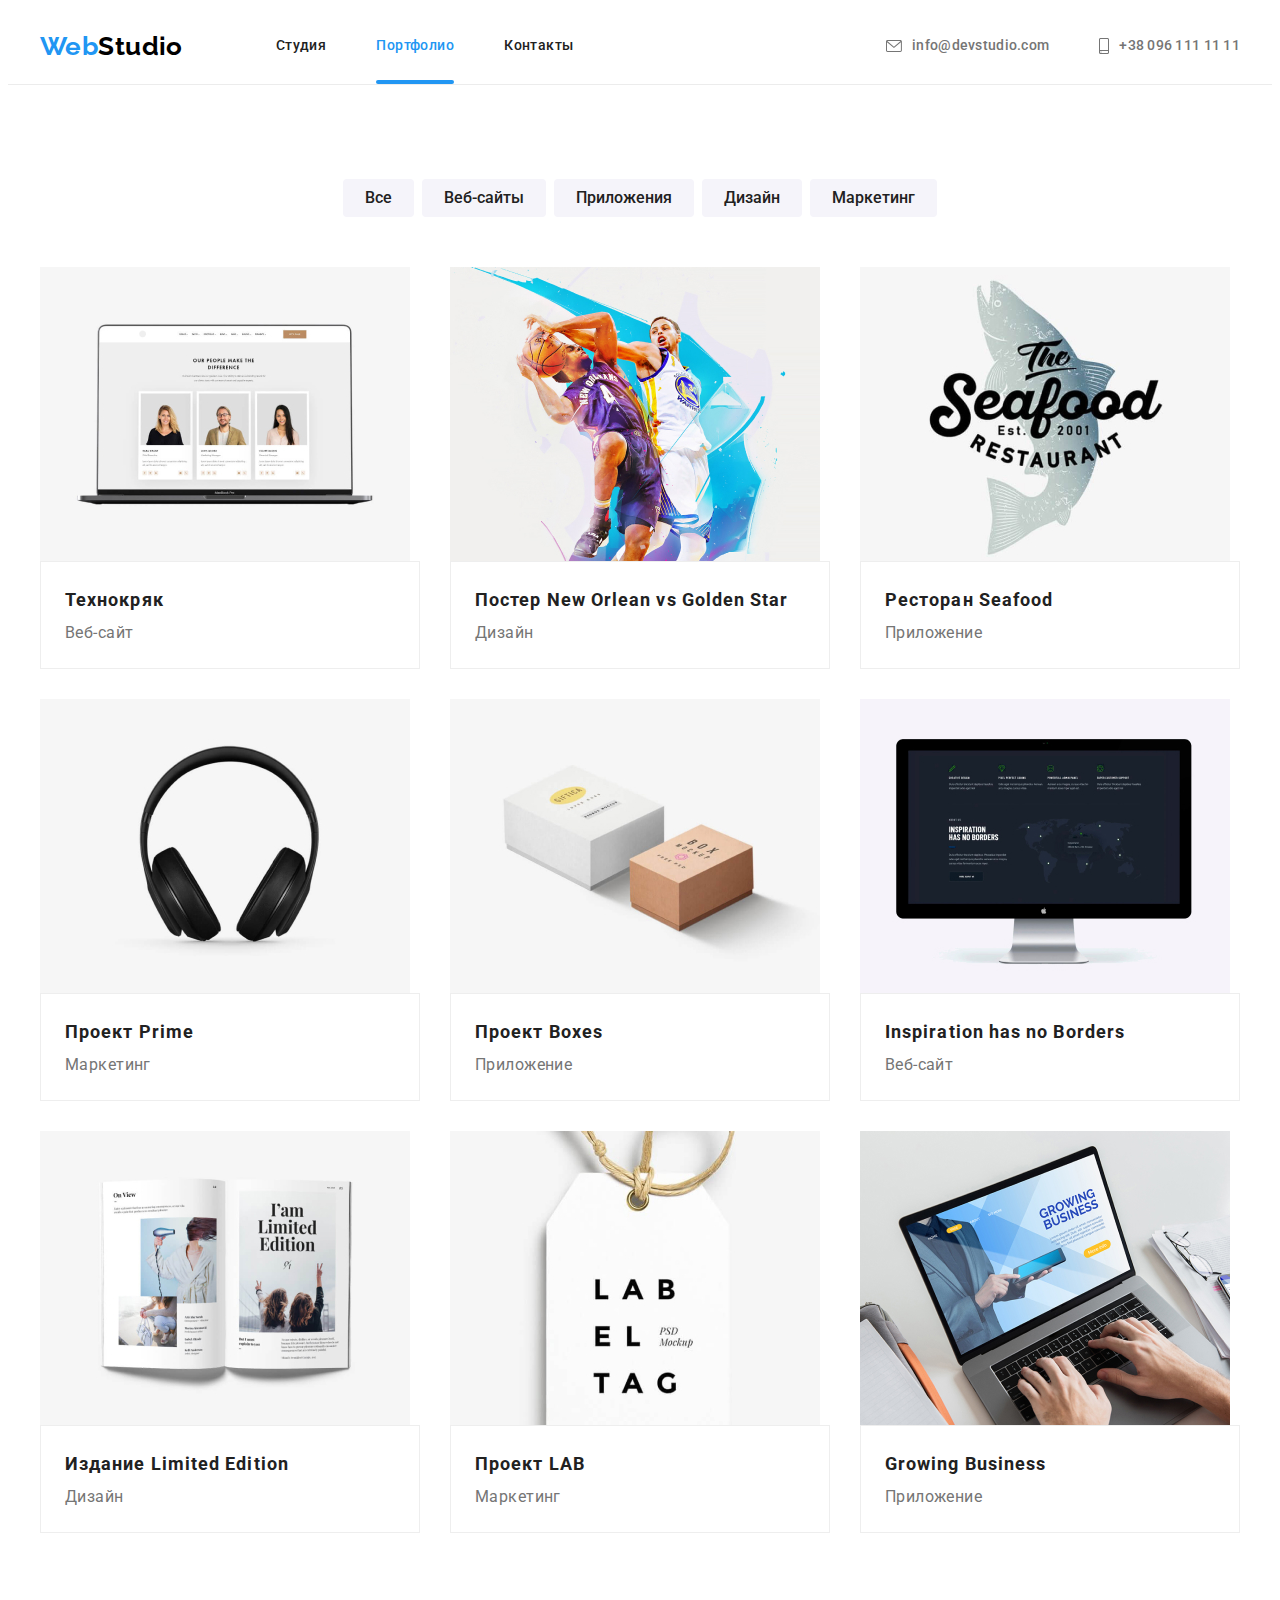
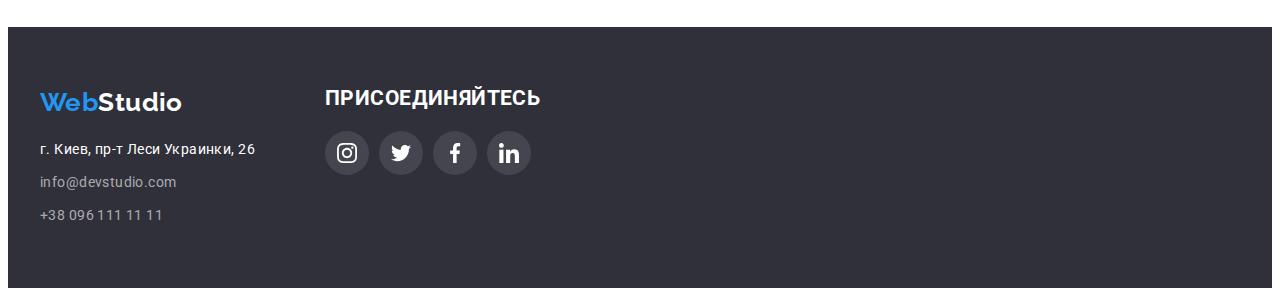
==== portfolio.html @ a4f02f0b "first part" ====
<!DOCTYPE html>
<html lang="en">
<head>
    <link rel="stylesheet" href="https://cdnjs.cloudflare.com/ajax/libs/modern-normalize/1.0.0/modern-normalize.min.css" integrity="sha512-ISS7cAi1PEhQ8jnbJpJZMd29NlhNj4AWYyLOSp2CE/CsHxTCu+r+t0D2yoJudVrd0/8fTVPUVDzY5Tvli75u/g==" crossorigin="anonymous" />
    <meta charset="UTF-8">
    <meta http-equiv="X-UA-Compatible" content="IE=edge">
    <meta name="viewport" content="width=device-width, initial-scale=1.0">
    <title>Portfolio</title>
    <link rel="preconnect" href="https://fonts.gstatic.com">
    <link rel="preconnect" href="https://fonts.gstatic.com">
    <link href="https://fonts.googleapis.com/css2?family=Raleway:wght@700&family=Roboto:wght@400;500;700;900&display=swap" rel="stylesheet">    
    <link rel="stylesheet" href="./css/styles.css">
</head>
<body>
    <header class="page-header">
        <div class="container">
        <nav class="nav">
          <a class="logo" href="./index.html"><span class="web-logo">Web</span>Studio</a>
          <ul class="nav-list list">
            <li><a href="./index.html" class="menu-link">Студия</a></li>
            <li><a href="./portfolio.html" class="menu-link current"> Портфолио</a></li>
            <li><a href="#" class="menu-link">Контакты</a></li>
          </ul>
        </nav>
          <a href="mailto:info@devstudio.com" class="our-contacts hdr-mail">
              <svg class="contacts-icon" height="12px" width="16px">
            <use href="./img/svg/sprite.svg#icon-envelope"></use>
          </svg>
          info@devstudio.com</a>
          <a href="tel:+380961111111" class="our-contacts">
              <svg class="contacts-icon" height="16px" width="10px">
            <use href="./img/svg/sprite.svg#icon-smartphone"></use>
          </svg>
          +38 096 111 11 11</a>
        </div>
      </header>
    <main>
        <section class="section">
            <div class="container">
            <h1 class="hiden">buttons</h1>
            <ul class="list portfolio-btn">
              <li class="buttons-list"><button class="buttons" type="button">Все</button></li>
              <li class="buttons-list"><button class="buttons" type="button">Веб-сайты</button></li>
              <li class="buttons-list"><button class="buttons" type="button">Приложения</button></li>
              <li class="buttons-list"><button class="buttons" type="button">Дизайн</button></li>
              <li class="buttons-list"><button class="buttons" type="button">Маркетинг</button></li>
            </ul>
            <h2 class="hiden">examples</h2>
            <ul class="works-list examples list ">
                <li class="portfolio-card">
                  <a href="" class="item-portfolio">
                  <div class="overlay-group">
                    <div class="portfolio-overlay">
                      <p class="pf-overlay-txt">Технокряк это современная площадка распространения коронавируса. Компании используют эту платформу для цифрового шпионажа и атак на защищённые сервера конкурентов.</p>
                    </div>
                    <img src="./img/technokryak.jpg" alt="technokryak" width="370">
                  </div>
                  <div class="boxes">
                      <h3>Технокряк</h3>
                      <p class="cards-txt">Веб-сайт</p>
                  </div>
                  </a>
                </li>
                <li class="portfolio-card">
                  <a href="" class="item-portfolio">
                    <div class="overlay-group">
                    <div class="portfolio-overlay">
                      <p class="pf-overlay-txt">Технокряк это современная площадка распространения коронавируса. Компании используют эту платформу для цифрового шпионажа и атак на защищённые сервера конкурентов.</p>
                    </div>
                    <img src="./img/poster-design.jpg" alt="poster-design" width="370">
                  </div>
                    <div class="boxes">
                        <h3>Постер New Orlean vs Golden Star</h3>
                    <p class="cards-txt">Дизайн</p>
                    </div>
                  </a>
                </li>
                <li class="portfolio-card">
                  <a href="" class="item-portfolio">
                    <div class="overlay-group">
                    <div class="portfolio-overlay">
                      <p class="pf-overlay-txt">Технокряк это современная площадка распространения коронавируса. Компании используют эту платформу для цифрового шпионажа и атак на защищённые сервера конкурентов.</p>
                    </div>
                    <img src="./img/restaurant-app.jpg" alt="restaurant-app" width="370">
                  </div>
                    <div class="boxes">
                        <h3>Ресторан Seafood</h3>
                    <p class="cards-txt">Приложение</p>
                </div>
                </a>
                </li>
                <li class="portfolio-card">
                  <a href="" class="item-portfolio">
                    <div class="overlay-group">
                    <div class="portfolio-overlay">
                      <p class="pf-overlay-txt">Технокряк это современная площадка распространения коронавируса. Компании используют эту платформу для цифрового шпионажа и атак на защищённые сервера конкурентов.</p>
                    </div>
                    <img src="./img/project-prime.jpg" alt="project-prime" width="370">
                  </div>
                    <div class="boxes">
                        <h3>Проект Prime</h3>
                        <p class="cards-txt">Маркетинг</p>
                    </div>
                    </a>
                </li>
                <li class="portfolio-card">
                  <a href="" class="item-portfolio">
                    <div class="overlay-group">
                    <div class="portfolio-overlay">
                      <p class="pf-overlay-txt">Технокряк это современная площадка распространения коронавируса. Компании используют эту платформу для цифрового шпионажа и атак на защищённые сервера конкурентов.</p>
                    </div>
                    <img src="./img/project-boxes-app.jpg" alt="project-boxes-app" width="370">
                  </div>
                    <div class="boxes">
                        <h3>Проект Boxes</h3>
                        <p class="cards-txt">Приложение</p>
                    </div>
                    </a>
                </li>
                <li class="portfolio-card">
                  <a href="" class="item-portfolio">
                    <div class="overlay-group">
                    <div class="portfolio-overlay">
                      <p class="pf-overlay-txt">Технокряк это современная площадка распространения коронавируса. Компании используют эту платформу для цифрового шпионажа и атак на защищённые сервера конкурентов.</p>
                    </div>
                    <img src="./img/inspiration-web.jpg" alt="inspiration-web" width="370">
                  </div>
                    <div class="boxes">
                        <h3>Inspiration has no Borders</h3>
                        <p class="cards-txt">Веб-сайт</p>
                    </div>
                  </a>
                </li>
                <li class="portfolio-card">
                  <a href="" class="item-portfolio">
                    <div class="overlay-group">
                    <div class="portfolio-overlay">
                      <p class="pf-overlay-txt">Технокряк это современная площадка распространения коронавируса. Компании используют эту платформу для цифрового шпионажа и атак на защищённые сервера конкурентов.</p>
                    </div>
                    <img src="./img/limited-edition-jornal-design.jpg" alt="limited-edition-jornal-design" width="370">
                  </div>
                    <div class="boxes">
                        <h3>Издание Limited Edition</h3>
                        <p class="cards-txt">Дизайн</p>
                    </div>
                  </a>
                </li>
                <li class="portfolio-card">
                  <a href="" class="item-portfolio">
                    <div class="overlay-group">
                    <div class="portfolio-overlay">
                      <p class="pf-overlay-txt">Технокряк это современная площадка распространения коронавируса. Компании используют эту платформу для цифрового шпионажа и атак на защищённые сервера конкурентов.</p>
                    </div>
                    <img src="./img/project-lab.jpg" alt="project-lab" width="370">
                  </div>
                    <div class="boxes">
                        <h3>Проект LAB</h3>
                        <p class="cards-txt">Маркетинг</p>
                    </div>
                  </a>
                </li>
                <li class="portfolio-card">
                  <a href="" class="item-portfolio">
                    <div class="overlay-group">
                    <div class="portfolio-overlay">
                      <p class="pf-overlay-txt">Технокряк это современная площадка распространения коронавируса. Компании используют эту платформу для цифрового шпионажа и атак на защищённые сервера конкурентов.</p>
                    </div>
                    <img src="./img/growning-business-app.jpg" alt="growning-business-app" width="370">
                  </div>
                    <div class="boxes">
                        <h3>Growing Business</h3>
                        <p class="cards-txt">Приложение</p>
                    </div>
                    </a>
                </li>
            </ul>
        </div>
        </section>
    </main>
    <footer>
        <div class="container footer">
          <div>
        <a class="footer-logo" href="./index.html"><span class="web-logo">Web</span>Studio</a>
          <address class="foot-address">
              <span class="address ft-design ">г. Киев, пр-т Леси Украинки, 26</span>
              <a class="footer-contacts  footer-item" href="mailto:info@devstudio.com">info@devstudio.com</a>
              <a class="footer-contacts  " href="tel:+380961111111">+38 096 111 11 11</a>
          </address>
        </div>
        <section class="join-us">
          <h2 class="join-title">присоединяйтесь</h2>
          <ul class="footer-socials list">
            <li class="footer-socials-item">
              <a href="" class="footer-socials-links">
                <svg class="footer-socials-icons">
                  <use href="./img/svg/sprite.svg#icon-instagram"></use>
                </svg>
              </a>
            </li>
            <li class="footer-socials-item">
              <a href="" class="footer-socials-links">
                <svg class="footer-socials-icons">
                  <use href="./img/svg/sprite.svg#icon-twitter"></use>
                </svg>
              </a>
            </li>
            <li class="footer-socials-item">
              <a href="" class="footer-socials-links">
                <svg class="footer-socials-icons">
                  <use href="./img/svg/sprite.svg#icon-facebook"></use>
                </svg>
              </a>
            </li><li class="footer-socials-item">
              <a href="" class="footer-socials-links">
                <svg class="footer-socials-icons">
                  <use href="./img/svg/sprite.svg#icon-linkedin"></use>
                </svg>
              </a>
            </li>
          </ul>
        </section>
        </div>
    </footer> 
</body>
</html>
---- css/styles.css ----
body{
    background: var(--white-main-and-other);

    font-family: 'Roboto', sans-serif;
    font-weight: 400;
    font-size: 14px;
    letter-spacing: 0.03em;
    line-height: 1.14;
    color: var(--text-font-color);
}
:root{
    --headers-font-color: #212121;
    --text-font-color:  #757575;
    --other-fonts: #2196F3;
    --white-main-and-other: #fff;
    --svg-icons:#AFB1B8;
    --grey-background: #F5F4FA;
   
}
h1,
h2,
h3,
h4,
h5,
h6,
p,
ul {
  margin: 0;
  padding: 0;
}
.container{
    width: 1200px;
    padding-left: 15px;
    padding-right: 15px;
    margin-right: auto;
    margin-left: auto;
}
.section{
    padding: 94px 0 ;
}
.card{
    display: flex;
    flex-wrap: wrap;
    margin-left: -30px;
    margin-top: -30px;
}
.item{
    margin-left: 30px;
    margin-top: 30px;
}
.preferenses-headers{
    font-style: normal;
    font-weight: bold;
    font-size: 14px;

    margin-bottom: 10px;
    color: var(--headers-font-color);
}
.middle-headers{
    
    font-style: normal;
    font-weight: 500;
    font-size: 16px;
    line-height: 1.19;
    text-align: center;

    margin-bottom: 10px;
    color: var(--headers-font-color);
}
.page-header{
    padding-top: 15px;
    padding-bottom: 15px;
    border-bottom: 1px solid #ECECEC;
}
.page-header .container{
    display: flex;
    align-items: center;
    justify-content: flex-start;
}
.logo{
    font-family: Raleway;
    font-style: normal;
    font-weight: bold;
    font-size: 26px;
    line-height: 1.19;
    color: #000;
    text-decoration: none;
}
.web-logo{
    color: var(--other-fonts);
}
.nav{
    display: flex;
    margin-right: auto;
    align-items: center;

}
.nav-list{
    display: inline-flex;
    margin-left: 93px;
}
.nav-list li:not(:last-child) {
    margin-right: 50px;
}
.nav-list .current{
    color: var(--other-fonts);
}
.menu-link{
    position: relative;
}
.current::after{
    content: "";
    display: block;
    position: absolute;

    bottom: -30px;
    width: 100%;
    height: 4px;
    background: var(--other-fonts);
    border-radius: 2px;
}
.nav-list a{
    display: inline-block;

    font-weight: 500;
    line-height: 1.14;
    color: var(--headers-font-color);
    text-decoration: none;

    transition-property: color;
    transition-duration: 250ms;
    transition-delay: cubic-bezier(0.4, 0, 0.2, 1);;
}

.our-contacts {
    display: flex;
    align-items: center;
    padding-top: 15px;
    padding-bottom: 15px;

    font-weight: 500;
    letter-spacing: 0.02em;
    text-decoration: none;
    color: var(--text-font-color);

    transition-property: color;
    transition-duration: 250ms;
    transition-delay: cubic-bezier(0.4, 0, 0.2, 1);
}
.hdr-mail{
    margin-right: 50px;
}
.nav-list a:hover,
.nav-list a:focus,
.our-contacts:hover,
.our-contacts:focus{
    color: var(--other-fonts);

}
.contacts-icon{
    display: inline-block;
    margin-right: 10px;
    fill: var(--text-font-color) ;

    transition-property: fill;
    transition-duration: 250ms;
    transition-delay: cubic-bezier(0.4, 0, 0.2, 1); ;
}
.our-contacts:focus .contacts-icon,
.our-contacts:hover .contacts-icon{
    fill: var(--other-fonts);
}
.topsection{
    display: flex;
    align-items: center;
    justify-content: center;
    max-width: 1600px;
    height: 600px;
    margin-right: auto;
    margin-left: auto;
    padding: 200px 0;
    background: #C4C4C4;

    background-image: url(../img/hero.jpg);
    background-repeat: no-repeat;
    background-position: center;
    background-size: cover;
}
.topsection::after{
    content: "";
    position: absolute;
    display: block;
    width: 1600px;
    height: 600px;
    background: rgba(47, 48, 58, 0.4);
    z-index: 1;
}
 .hero{
    position: absolute;
    z-index: 2;
    display: flex;
    align-items: center;
    flex-direction: column;
    align-content: center;
} 

.main-heading{
    width: calc(100% / 12 * 7);
    margin-bottom: 20px;

    font-weight: 900;
    font-size: 44px;
    line-height: 1.36;
    text-align: center;
    letter-spacing: 0.06em;
    text-transform: uppercase;
    color: var(--white-main-and-other);
}

.service-button{
    display: inline-block;
    align-items: center;
    text-align: center;
    padding: 10px 32px;
    max-width: 200px;


    font-weight: 700;
    font-size: 16px;
    line-height: 1.88;
    letter-spacing: 0.058em;

    color: var(--white-main-and-other);
    background: var(--other-fonts);
    box-shadow: 0px 4px 4px rgba(0, 0, 0, 0.15);
    border-radius: 4px;
    border: 0;
    cursor: pointer;
}
.list{
    list-style: none;
}
.hiden {
    display: none;
}
.svgcontainer{
    display: flex;
    align-items: center;
    justify-content: center;
    padding: auto;
    padding-top: 25px;
    padding-bottom: 25px;
    margin-bottom: 30px;
    background: var(--grey-background);
    border-radius: 4px;
}
.preferenses-icons{
    width: 70px;
    height: 70px;
}
.preferenses-list h3{
    font-weight: 700;
    text-transform: uppercase;
}
.preferenses-list p{
    line-height: 1.71;
}

.mainfo{
    flex-basis: calc((100% - 4 * 30px) / 4 );
}
.team-sect{
    background: var(--grey-background);
}
.works-section{
    padding-top: 0;
}
.jl-items{
    position: relative;
    flex-basis: calc((100% - 3 * 30px) / 3);
}
.overlay{
    display: flex;
    align-items: center;
    justify-content: center;
    position: absolute;
    height: 70px;
    width: 100%;

    background:  rgba(47, 48, 58, 0.8);
    z-index: 1;
    bottom: 2px;
}
.overlay-text{
    font-style: normal;
    font-weight: 700;
    letter-spacing: 0.03em;
    text-transform: uppercase;

    color: var(--white-main-and-other);
}
.our-works,
.team{
    margin-bottom: 50px;

    font-weight: 700;
    font-size: 36px;
    line-height: 1.17;
    color: var(--headers-font-color);
    text-align: center;
}
.team-item{
    flex-basis: calc((100% - 4 * 30px) / 4);

    font-size: 16px;
    line-height: 1.19;
    text-align: center;

    background: var(--white-main-and-other);
    box-shadow: 0px 1px 3px rgba(0, 0, 0, 0.12), 0px 1px 1px rgba(0, 0, 0, 0.14), 0px 2px 1px rgba(0, 0, 0, 0.2);
    border-radius: 0px 0px 4px 4px;
}
.team-block{
    margin-bottom: 30px;
}
.team-block-class{
    margin-bottom: 16px;
}
.teamlist h3{
    font-weight: 500;
}
.socials{
    display: inline-flex;
}
.socials-item:not(:last-child){
margin-right: 10px;
}
.socials-links{
    display: flex;
    align-items: center;
    justify-content: center;
    width: 44px;
    height: 44px;
    border-radius: 50%;

    transition-property: color;
    transition-duration: 250ms;
    transition-delay: cubic-bezier(0.4, 0, 0.2, 1); ;
}
.socials-links:hover,
.socials-links:focus{
background-color: var(--other-fonts);
}
.socials-links:hover .socials-icons,
.socials-links:focus .socials-icons{
    fill: var(--white-main-and-other);
}
.socials-icons{
    width: 20px;
    height: 20px;
    fill: var(--svg-icons);

    transition-property: fill;
    transition-duration: 250ms;
    transition-delay: cubic-bezier(0.4, 0, 0.2, 1); 
}
.clients{
    display: flex;  
}
.clients-link{
    display: inline-flex;
    align-items: center;
    justify-content: center;
    width: 170px;
    height: 90px;
    border: 1px solid var(--svg-icons);
    box-sizing: border-box;
    border-radius: 4px;

    transition-property: border;
    transition-duration: 250ms;
    transition-delay: cubic-bezier(0.4, 0, 0.2, 1); ;
    
}
.clients-list:not(:last-child){
    margin-right: 30px;
}
.clients-link:hover,
.clients-link:focus{
    border: 1px solid var(--other-fonts);
    box-sizing: border-box;
    border-radius: 4px;
} 
.clients-link:hover .clients-icon,
.clients-link:focus .clients-icon{
    fill: var(--other-fonts);
}
.footer{
    display: flex;
}
.footer-logo{
    display: inline-block;
    margin-bottom: 20px;

    font-family: Raleway;
    font-style: normal;
    font-weight: bold;
    font-size: 26px;
    line-height: 1.19;
    color: var(--white-main-and-other);
    text-decoration: none;
}
.clients-icon{
    fill: var(--svg-icons);

    transition-property: fill;
    transition-duration: 250ms;
    transition-delay: cubic-bezier(0.4, 0, 0.2, 1);;
}
.foot-address{
    display: flex;
    flex-direction: column;
}
.ft-design{
    margin-bottom: 9px;
}
.footer-item{
    margin-bottom: 9px;
}
.address{
    line-height: 1.71;
    color: var(--white-main-and-other);
    text-decoration: none;
    font-style: normal;
    text-decoration: none;
}
.footer-contacts{
    line-height: 1.71;
    color: rgba(255, 255, 255, 0.6);
    text-decoration: none;
    font-style: normal;

    transition-property: color;
    transition-duration: 250ms;
    transition-delay: cubic-bezier(0.4, 0, 0.2, 1);;
}
.footer-contacts:hover,
.footer-contacts:focus{
    color: var(--other-fonts);
    cursor: pointer;
}
footer{
    padding-top: 60px;
    padding-bottom: 60px;
    background-color: #2F303A;
}
.join-us{
    display: block;
    margin-left: 70px;
}
.join-title{
    display: block;
    margin-bottom: 20px;

    font-style: normal;
    font-weight: 700;
    text-transform: uppercase;
    color: var(--white-main-and-other);
}
.footer-socials{
    display: flex;
}

.footer-socials-item:not(:last-child){
    margin-right: 10px;
}
.footer-socials-links{
    display: flex;
    align-items: center;
    justify-content: center;
    width: 44px;
    height: 44px;
    border-radius: 50%;
    background: rgba(255, 255, 255, 0.1);

    transition-property: background-color;
    transition-duration: 250ms;
    transition-delay: cubic-bezier(0.4, 0, 0.2, 1);
}
.footer-socials-links:hover,
.footer-socials-links:focus{
    background-color: var(--other-fonts);
}
.footer-socials-icons{
    width: 20px;
    height: 20px;
    fill: var(--white-main-and-other);
}

/* portfolio */
.portfolio-btn{
    display: flex;
    justify-content: center;
}
.buttons-list{
    display: inline-block;
    margin-bottom: 50px;
}
.buttons-list:not(:last-child) {
    margin-right: 8px;
}
.buttons{
    display: inline-block;
    background: var(--grey-background);
    border-radius: 4px;
    padding: 6px 22px;
    border: 0px;

    font-family: 'Roboto';
    font-weight: 500;
    font-size: 16px;
    line-height: 1.63;
    text-align: center;
    color: var(--headers-font-color);

    transition-property: background-color, color, box-shadow;
    transition-duration: 250ms;
    transition-delay: cubic-bezier(0.4, 0, 0.2, 1);

}
.buttons:hover,
.buttons:focus{
    color: var(--white-main-and-other);
    background-color: var(--other-fonts);
    box-shadow: 0px 3px 1px rgba(0, 0, 0, 0.1), 0px 1px 2px rgba(0, 0, 0, 0.08), 0px 2px 2px rgba(0, 0, 0, 0.12);
    border-radius: 4px;
    cursor: pointer; 
}

 .examples{
    display: flex;
    flex-wrap: wrap;
    margin-top: -30px;
    margin-left: -30px;
}
.portfolio-card{
    display: flex;
    flex-direction: column;
    margin-top: 30px;
    margin-left: 30px;
}
.item-portfolio{
    text-decoration: none;

    overflow: hidden;
    transition-property: box-shadow;
    transition-duration: 250ms;
    transition-delay: cubic-bezier(0.4, 0, 0.2, 1);
}
.item-portfolio img{
    display: block;
}
.item-portfolio:hover,
.item-portfolio:focus{
    box-shadow: 0px 1px 1px rgba(0, 0, 0, 0.12), 0px 4px 4px rgba(0, 0, 0, 0.06), 1px 4px 6px rgba(0, 0, 0, 0.16);
}
.overlay-group{
    position: relative;
    max-width: 370px;
    max-height: 294px;
}
.item-portfolio:hover .portfolio-overlay,
.item-portfolio:focus .portfolio-overlay{
    transform: translatey(0);
}
.portfolio-overlay{
    position: absolute;
    height: 100%;
    width: 100%;
    background: rgba(33, 150, 243, 0.9);;
    top: 0;
    transition-property: transform;
    transform: translatey(101%);
    transition-duration: 250ms;
    transition-delay: cubic-bezier(0.4, 0, 0.2, 1);

}
.pf-overlay-txt{

    margin: 63px 24px;

    font-weight: 400;
    font-size: 18px;
    line-height: 1.56;
    color: var(--white-main-and-other);
}

.boxes{
    position: relative;
    z-index: 5;
    padding: 20px 24px;
    background: var(--white-main-and-other);
    border: 1px solid #EEEEEE;
} 
.portfolio-card{
    flex-basis: calc((100% - 3 * 30px) / 3);
}  
.works-list h3 {
    font-weight: 700;
    font-size: 18px;
    line-height: 2;
    letter-spacing: 0.06em;
    color: var(--headers-font-color);
}
.cards-txt{
    display: inline-block;
    
    font-size: 16px;
    line-height: 1.88;
    color: var(--text-font-color);
}
.backdrop{
    position: fixed;
    top: 0;
    left: 0;
    width: 100%;
    height: 100%;
    background-color: rgba(0, 0, 0, 0.2);
    z-index: 5;
}
.backdrop.is-hidden{
    opacity: 0;
    visibility: hidden;
    pointer-events: none;
}
.modal-window{
    position: absolute;
    top: 50%;
    left: 50%;
    transform: translate(-50%, -50%);

    width: 528px;
    height: 581px;
    padding: 40px;

    background: var(--white-main-and-other);
    box-shadow: 0px 1px 3px rgba(0, 0, 0, 0.12), 0px 1px 1px rgba(0, 0, 0, 0.14), 0px 2px 1px rgba(0, 0, 0, 0.2);
    border-radius: 4px;
}
.modal-close-btn{
    display: flex;
    justify-content: center;
    align-items: center;
    position: absolute;
    top: 8px;
    right: 8px;

    width: 30px;
    height: 30px;
    background: #FFFFFF;
    border: 1px solid rgba(0, 0, 0, 0.1);
    box-sizing: border-box;
    border-radius: 50%;
    cursor: pointer;
}
.modal-form{
    display: flex;
    flex-direction: column;
    align-items: center;
}
.modal-form-title{
    margin-bottom: 12px;
    font-style: normal;
    font-weight: 700;
    font-size: 20px;
    line-height: 1.15;
    text-align: center;
    color: var(--headers-font-color);
}
.modal-form-label{
    position: relative;
    display: flex;
    flex-direction: column;
    margin-bottom: 10px;
    width: 100%;

    font-style: normal;
    font-weight: 400;
    font-size: 12px;
    line-height: 1.17;
    letter-spacing: 0.01em;
    color: var( --text-font-color);
}
.modal-form-inputs{
    margin-top: 4px;
    padding-left: 42px;
    height: 40px;
    border: 1px solid rgba(33, 33, 33, 0.2);
    box-sizing: border-box;
    border-radius: 4px;
}
input:-webkit-autofill,
input:-webkit-autofill:hover, 
input:-webkit-autofill:focus{
    font-family: 'Roboto';
    font-weight: 400;
    font-size: 14px;
    letter-spacing: 0.03em;
    line-height: 1.14;
    color: var(--text-font-color);
    box-shadow: 0 0 0px 1000px #fff inset;
}
.modal-svg{
    position: absolute;
    left: 12px;
    width: 18px;
    height: 18px;
    bottom: 11px;
    fill: var(--headers-font-color);
}
.modal-inputs:focus {
    outline: none;
    border: 1px solid var(--other-fonts);
    background-color: var(--white-main-and-other);
}
.modal-inputs:focus + .modal-svg{
    fill: var(--other-fonts);
}

.modal-form-textarea{
    padding: 12px 16px;
    margin-top: 4px;
    resize: none;
    height: 120px;
    margin-bottom: 20px;
    border: 1px solid rgba(33, 33, 33, 0.2);
    box-sizing: border-box;
    border-radius: 4px;
}
.modal-form-textarea::placeholder{
    font-size: 14px;
    line-height: 1.14;
    letter-spacing: 0.01em;
    color: rgba(117, 117, 117, 0.5);
}

.modal-form-checkbox{
    display: inline-block;
    margin-bottom: 30px;

    font-style: normal;
    font-weight: 400;
    font-size: 14px;
    line-height: 1.71;
    color: var(--text-font-color);
}
.modal-form-checkbox::before{
    content: "";
    display: inline-block;
    position: relative;
    top: 3px;
    left: -8px;
    width: 16px;
    height: 16px;
    border: 2px solid #212121;;
    border-radius: 2px;
}
.checkbox:checked + .modal-form-checkbox::before{
    background: url(../img/svg/Vector.svg);
    background-repeat: no-repeat;
    background-position: center;
    background-size: contain;
    background-color: var(--other-fonts);
    border: var(--other-fonts);
}
.modal-link{
    color: var(--other-fonts);
}
.modal-btn{
    padding: 10px 55px;
}
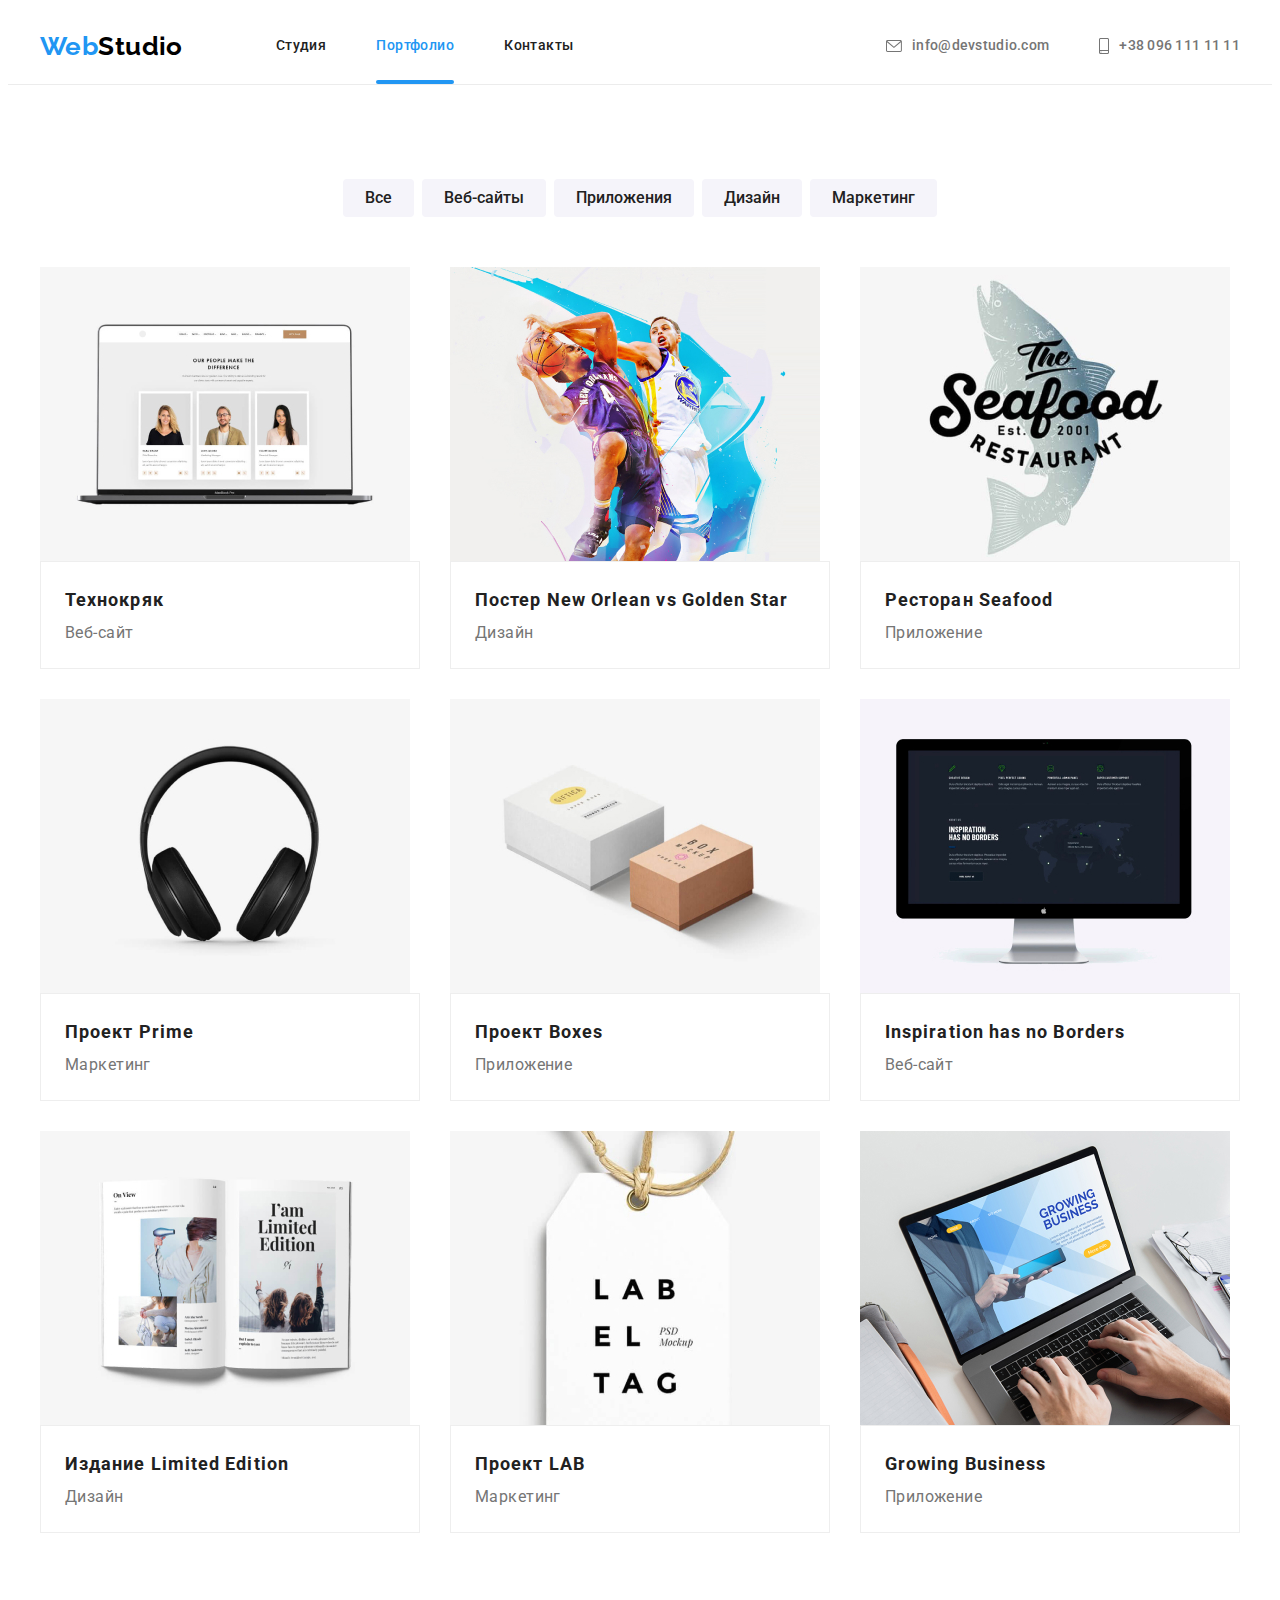
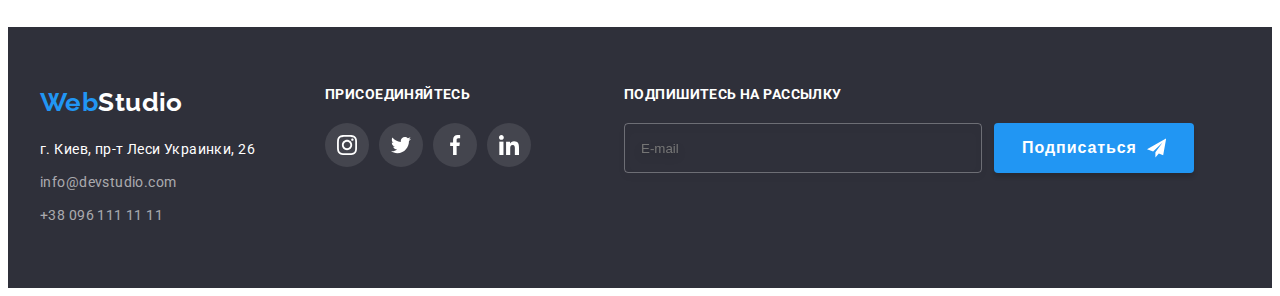
==== commit 25373088: "footers" ====
--- a/portfolio.html
+++ b/portfolio.html
@@ -178,17 +178,17 @@
         </section>
     </main>
     <footer>
-        <div class="container footer">
-          <div>
-        <a class="footer-logo" href="./index.html"><span class="web-logo">Web</span>Studio</a>
+      <div class="container footer">
+        <div class="info">
+          <a class="footer-logo" href="./index.html"><span class="web-logo">Web</span>Studio</a>
           <address class="foot-address">
               <span class="address ft-design ">г. Киев, пр-т Леси Украинки, 26</span>
               <a class="footer-contacts  footer-item" href="mailto:info@devstudio.com">info@devstudio.com</a>
               <a class="footer-contacts  " href="tel:+380961111111">+38 096 111 11 11</a>
           </address>
         </div>
-        <section class="join-us">
-          <h2 class="join-title">присоединяйтесь</h2>
+        <div class="join-us">
+          <p class="join-title">присоединяйтесь</p>
           <ul class="footer-socials list">
             <li class="footer-socials-item">
               <a href="" class="footer-socials-links">
@@ -210,7 +210,8 @@
                   <use href="./img/svg/sprite.svg#icon-facebook"></use>
                 </svg>
               </a>
-            </li><li class="footer-socials-item">
+            </li>
+            <li class="footer-socials-item">
               <a href="" class="footer-socials-links">
                 <svg class="footer-socials-icons">
                   <use href="./img/svg/sprite.svg#icon-linkedin"></use>
@@ -218,8 +219,22 @@
               </a>
             </li>
           </ul>
-        </section>
-        </div>
+        </div>
+        <div class="subscribe-form">
+          <p class="join-title">подпишитесь на рассылку</p>
+        <form class="subscribe">
+          <label for="sub-email" class="sub-label">
+          <input class="sub-input" type="email" id="sub-email" placeholder="E-mail">
+          </label>
+          <button type="submit" class="sub-btn">
+            Подписаться
+            <svg class="subsc-svg" width="24px" height="24px">
+              <use href="./img/svg/sprite2.svg#icon-send"></use>
+            </svg>
+          </button>
+        </form>
+        </div>
+      </div>
     </footer> 
 </body>
 </html>--- a/css/styles.css
+++ b/css/styles.css
@@ -496,7 +496,55 @@
     height: 20px;
     fill: var(--white-main-and-other);
 }
-
+.subscribe-form{
+    display: block;
+    margin-left: 93px;
+}
+.subscribe{
+    display: flex;
+}
+.sub-input{
+    height: 50px;
+    width: 358px;
+    border: 1px solid rgba(255, 255, 255, 0.3);
+    box-sizing: border-box;
+    filter: drop-shadow(0px 4px 4px rgba(0, 0, 0, 0.15));
+    border-radius: 4px;
+    padding: 15px 16px;
+    background: transparent;
+    color: rgba(255, 255, 255, 0.3);
+    outline: none;
+}
+.sub-label::placeholder{
+    font-size: 16px;
+    line-height: 1.25;
+    color: rgba(255, 255, 255, 0.6);
+}
+.sub-btn{
+    display: flex;
+    align-items: center;
+    text-align: center;
+    padding: 10px 28px;
+    max-width: 200px;
+    margin-left: 12px;
+
+
+    font-weight: 700;
+    font-size: 16px;
+    line-height: 1.88;
+    letter-spacing: 0.058em;
+
+    color: var(--white-main-and-other);
+    background: var(--other-fonts);
+    box-shadow: 0px 4px 4px rgba(0, 0, 0, 0.15);
+    border-radius: 4px;
+    border: 0;
+    cursor: pointer;
+    
+}
+.subsc-svg{
+    margin-left: 10px;
+}
 /* portfolio */
 .portfolio-btn{
     display: flex;
@@ -657,11 +705,21 @@
 
     width: 30px;
     height: 30px;
-    background: #FFFFFF;
+    background: var(--white-main-and-other);
     border: 1px solid rgba(0, 0, 0, 0.1);
     box-sizing: border-box;
     border-radius: 50%;
     cursor: pointer;
+}
+/* .close-svg{
+    display: block;
+    width: 18px;
+    height: 18px;
+
+} */
+.modal-close-btn:focus  .close-svg,
+.modal-close-btn:hover  .close-svg{
+    fill: var(--other-fonts);
 }
 .modal-form{
     display: flex;
@@ -699,7 +757,7 @@
     box-sizing: border-box;
     border-radius: 4px;
 }
-input:-webkit-autofill,
+/* input:-webkit-autofill,
 input:-webkit-autofill:hover, 
 input:-webkit-autofill:focus{
     font-family: 'Roboto';
@@ -709,7 +767,7 @@
     line-height: 1.14;
     color: var(--text-font-color);
     box-shadow: 0 0 0px 1000px #fff inset;
-}
+} */
 .modal-svg{
     position: absolute;
     left: 12px;
